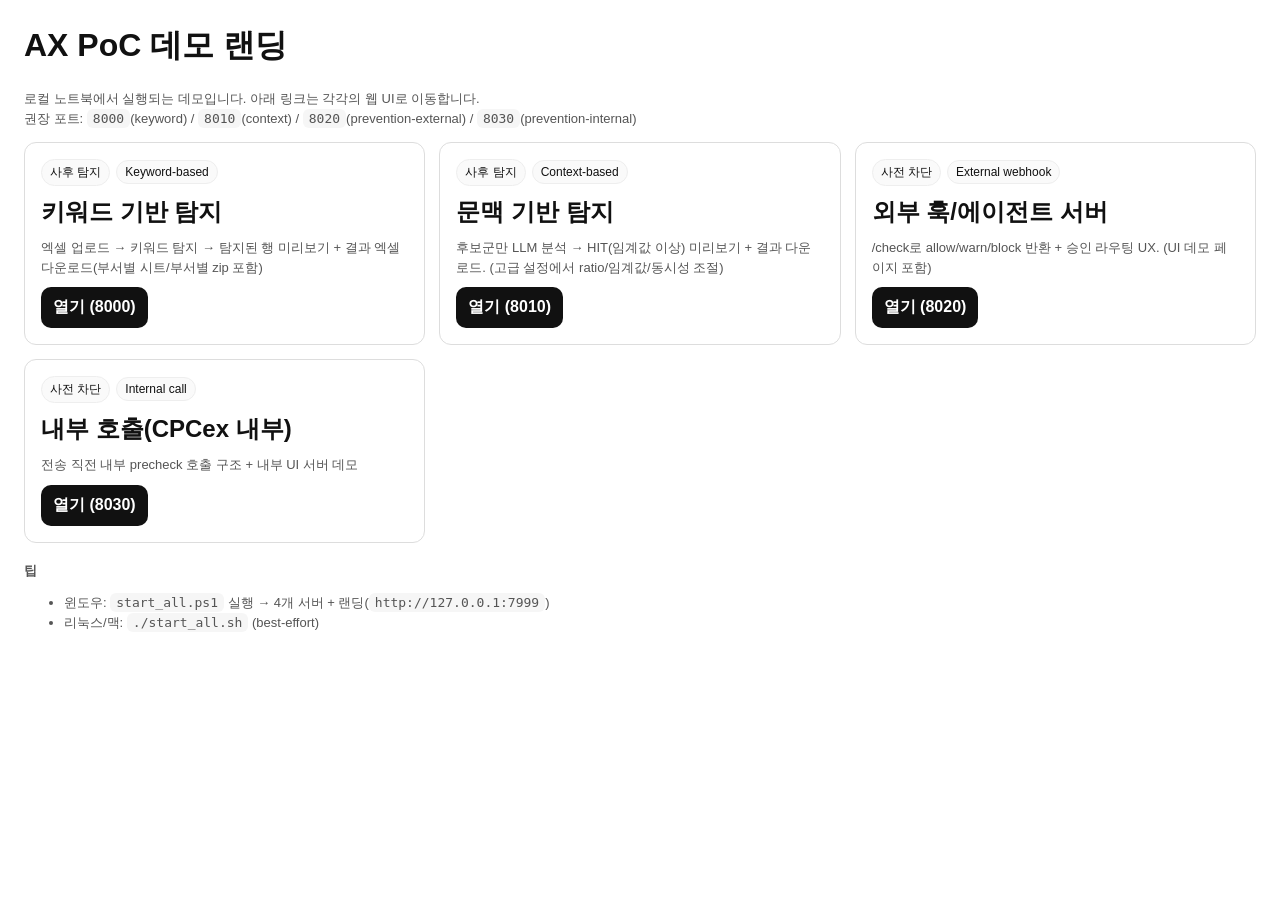
==== PoC/index.html @ cff929fc "chore: add PoC landing + start scripts (4 servers)" ====
<!doctype html>
<html lang="ko">
<head>
  <meta charset="utf-8" />
  <meta name="viewport" content="width=device-width, initial-scale=1" />
  <title>AX PoC Demo Landing</title>
  <style>
    body { font-family: -apple-system,BlinkMacSystemFont,'Segoe UI',Roboto,Helvetica,Arial,'Apple SD Gothic Neo','Noto Sans KR',sans-serif; margin: 24px; color:#111; }
    .grid { display:grid; grid-template-columns: repeat(auto-fit, minmax(320px, 1fr)); gap: 14px; }
    .card { border:1px solid #ddd; border-radius: 12px; padding: 16px; }
    .tag { display:inline-block; font-size: 12px; padding: 4px 8px; border-radius: 999px; border:1px solid #eee; background:#fafafa; margin-right: 6px; }
    a.btn { display:inline-block; margin-top: 10px; padding: 10px 12px; border-radius: 10px; background:#111; color:#fff; text-decoration:none; font-weight: 700; }
    .muted { color:#555; font-size: 13px; line-height: 1.5; }
    code { background:#f6f6f6; padding: 2px 6px; border-radius: 6px; }
  </style>
</head>
<body>
  <h1>AX PoC 데모 랜딩</h1>
  <div class="muted">
    <div>로컬 노트북에서 실행되는 데모입니다. 아래 링크는 각각의 웹 UI로 이동합니다.</div>
    <div>권장 포트: <code>8000</code>(keyword) / <code>8010</code>(context) / <code>8020</code>(prevention-external) / <code>8030</code>(prevention-internal)</div>
  </div>

  <div style="height: 14px;"></div>

  <div class="grid">
    <div class="card">
      <div class="tag">사후 탐지</div><div class="tag">Keyword-based</div>
      <h2 style="margin:10px 0;">키워드 기반 탐지</h2>
      <div class="muted">엑셀 업로드 → 키워드 탐지 → 탐지된 행 미리보기 + 결과 엑셀 다운로드(부서별 시트/부서별 zip 포함)</div>
      <a class="btn" href="http://127.0.0.1:8000/" target="_blank" rel="noreferrer">열기 (8000)</a>
    </div>

    <div class="card">
      <div class="tag">사후 탐지</div><div class="tag">Context-based</div>
      <h2 style="margin:10px 0;">문맥 기반 탐지</h2>
      <div class="muted">후보군만 LLM 분석 → HIT(임계값 이상) 미리보기 + 결과 다운로드. (고급 설정에서 ratio/임계값/동시성 조절)</div>
      <a class="btn" href="http://127.0.0.1:8010/" target="_blank" rel="noreferrer">열기 (8010)</a>
    </div>

    <div class="card">
      <div class="tag">사전 차단</div><div class="tag">External webhook</div>
      <h2 style="margin:10px 0;">외부 훅/에이전트 서버</h2>
      <div class="muted">/check로 allow/warn/block 반환 + 승인 라우팅 UX. (UI 데모 페이지 포함)</div>
      <a class="btn" href="http://127.0.0.1:8020/ui" target="_blank" rel="noreferrer">열기 (8020)</a>
    </div>

    <div class="card">
      <div class="tag">사전 차단</div><div class="tag">Internal call</div>
      <h2 style="margin:10px 0;">내부 호출(CPCex 내부)</h2>
      <div class="muted">전송 직전 내부 precheck 호출 구조 + 내부 UI 서버 데모</div>
      <a class="btn" href="http://127.0.0.1:8030/" target="_blank" rel="noreferrer">열기 (8030)</a>
    </div>
  </div>

  <div style="margin-top: 18px;" class="muted">
    <b>팁</b>
    <ul>
      <li>윈도우: <code>start_all.ps1</code> 실행 → 4개 서버 + 랜딩(<code>http://127.0.0.1:7999</code>)</li>
      <li>리눅스/맥: <code>./start_all.sh</code> (best-effort)</li>
    </ul>
  </div>
</body>
</html>
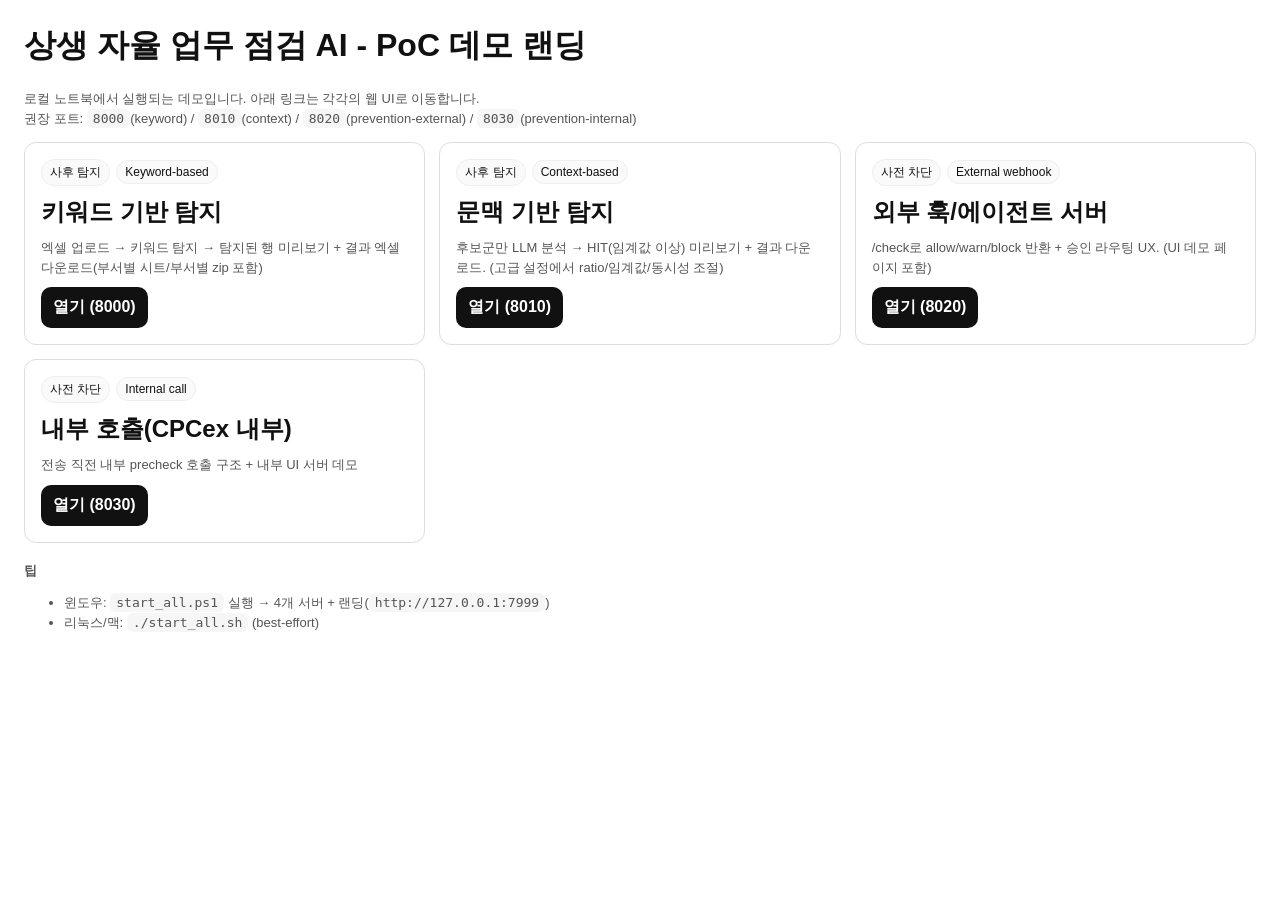
==== commit 99ed599f: "chore: rename PoC landing title" ====
--- a/PoC/index.html
+++ b/PoC/index.html
@@ -3,7 +3,7 @@
 <head>
   <meta charset="utf-8" />
   <meta name="viewport" content="width=device-width, initial-scale=1" />
-  <title>AX PoC Demo Landing</title>
+  <title>상생 자율 업무 점검 AI - PoC 데모 랜딩</title>
   <style>
     body { font-family: -apple-system,BlinkMacSystemFont,'Segoe UI',Roboto,Helvetica,Arial,'Apple SD Gothic Neo','Noto Sans KR',sans-serif; margin: 24px; color:#111; }
     .grid { display:grid; grid-template-columns: repeat(auto-fit, minmax(320px, 1fr)); gap: 14px; }
@@ -15,7 +15,7 @@
   </style>
 </head>
 <body>
-  <h1>AX PoC 데모 랜딩</h1>
+  <h1>상생 자율 업무 점검 AI - PoC 데모 랜딩</h1>
   <div class="muted">
     <div>로컬 노트북에서 실행되는 데모입니다. 아래 링크는 각각의 웹 UI로 이동합니다.</div>
     <div>권장 포트: <code>8000</code>(keyword) / <code>8010</code>(context) / <code>8020</code>(prevention-external) / <code>8030</code>(prevention-internal)</div>
@@ -49,7 +49,7 @@
       <div class="tag">사전 차단</div><div class="tag">Internal call</div>
       <h2 style="margin:10px 0;">내부 호출(CPCex 내부)</h2>
       <div class="muted">전송 직전 내부 precheck 호출 구조 + 내부 UI 서버 데모</div>
-      <a class="btn" href="http://127.0.0.1:8030/" target="_blank" rel="noreferrer">열기 (8030)</a>
+      <a class="btn" href="http://127.0.0.1:8030/ui" target="_blank" rel="noreferrer">열기 (8030)</a>
     </div>
   </div>
 
